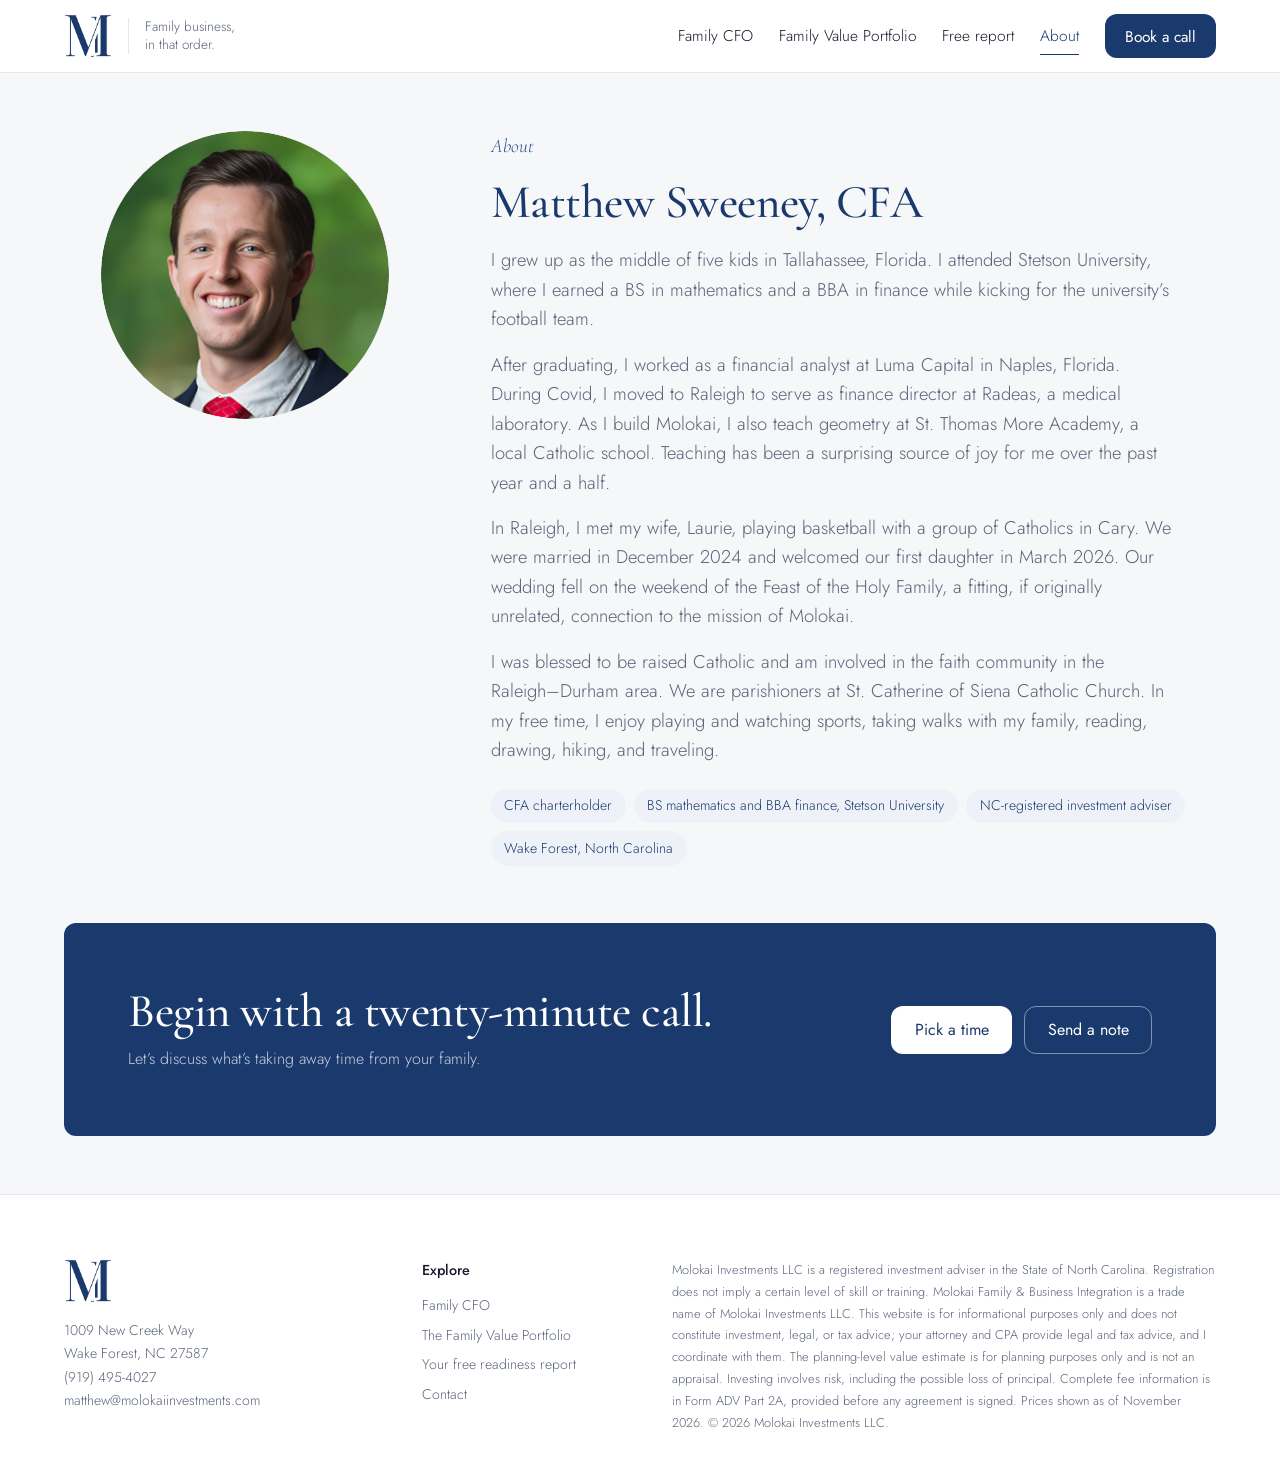
==== about.html @ 668359f2 "Website redesign" ====
<!DOCTYPE html>
<html lang="en">
<head>
  <meta charset="UTF-8" />
  <meta name="viewport" content="width=device-width, initial-scale=1" />
  <title>About Matthew Sweeney, CFA | Molokai Investments</title>
  <meta name="description" content="Founder of Molokai Investments: Stetson mathematics and finance, former finance director, CFA charterholder, Wake Forest, North Carolina." />
  <link rel="icon" type="image/png" href="logo.png" />
  <link rel="preconnect" href="https://fonts.googleapis.com" />
  <link rel="preconnect" href="https://fonts.gstatic.com" crossorigin />
  <link href="https://fonts.googleapis.com/css2?family=Cormorant+Garamond:ital,wght@0,400;0,500;0,600;1,400;1,500&family=Jost:wght@300;400;500&display=swap" rel="stylesheet" />
  <link rel="stylesheet" href="style.css?v=202611062201" />
</head>
<body>
<header class="nav">
  <div class="container">
    <a class="brand" href="index.html"><img src="logo.png" alt="Molokai Investments" /><span>Family business,<br />in that order.</span></a>
    <button class="menu-toggle" aria-expanded="false" aria-controls="menu">Menu</button>
    <nav class="menu" id="menu" aria-label="Main"><a href="family-cfo.html">Family CFO</a><a href="strategy.html">Family Value Portfolio</a><a href="report.html">Free report</a><a href="about.html" aria-current="page">About</a><a href="contact.html" class="btn btn--primary">Book a call</a></nav>
  </div>
</header>
<script>document.querySelector('.menu-toggle').addEventListener('click',function(){var m=document.getElementById('menu');var o=m.classList.toggle('open');this.setAttribute('aria-expanded',o)});</script>
<section class="section section--ground">
  <div class="container about" style="align-items:start">
    <img class="portrait" src="matthew.png" alt="Matthew Sweeney, CFA" />
    <div>
      <p class="kicker">About</p>
      <h2>Matthew Sweeney, CFA</h2>
      <p class="lead" style="margin-top:var(--s2)">I grew up as the middle of five kids in Tallahassee, Florida. I attended Stetson University, where I earned a BS in mathematics and a BBA in finance while kicking for the university&rsquo;s football team.</p>
      <p class="lead" style="margin-top:var(--s2)">After graduating, I worked as a financial analyst at Luma Capital in Naples, Florida. During Covid, I moved to Raleigh to serve as finance director at Radeas, a medical laboratory. As I build Molokai, I also teach geometry at St. Thomas More Academy, a local Catholic school. Teaching has been a surprising source of joy for me over the past year and a half.</p>
      <p class="lead" style="margin-top:var(--s2)">In Raleigh, I met my wife, Laurie, playing basketball with a group of Catholics in Cary. We were married in December 2024 and welcomed our first daughter in March 2026. Our wedding fell on the weekend of the Feast of the Holy Family, a fitting, if originally unrelated, connection to the mission of Molokai.</p>
      <p class="lead" style="margin-top:var(--s2)">I was blessed to be raised Catholic and am involved in the faith community in the Raleigh&ndash;Durham area. We are parishioners at St. Catherine of Siena Catholic Church. In my free time, I enjoy playing and watching sports, taking walks with my family, reading, drawing, hiking, and traveling.</p>
      <ul class="facts"><li>CFA charterholder</li><li>BS mathematics and BBA finance, Stetson University</li><li>NC-registered investment adviser</li><li>Wake Forest, North Carolina</li></ul>
    </div>
  </div>
</section>
<section class="section section--tight section--ground">
  <div class="container">
    <div class="cta">
      <div><h2>Begin with a twenty-minute call.</h2><p>Let&rsquo;s discuss what&rsquo;s taking away time from your family.</p></div>
      <div class="actions"><a class="btn btn--light" href="https://outlook.office.com/book/MolokaiInvestments@molokaiinvestments.com/?ismsaljsauthenabled" target="_blank" rel="noopener">Pick a time</a><a class="btn btn--ghost-light" href="contact.html">Send a note</a></div>
    </div>
  </div>
</section>
<footer class="footer">
  <div class="container">
    <div><img src="logo.png" alt="Molokai Investments" /><p>1009 New Creek Way<br />Wake Forest, NC 27587<br /><a href="tel:+19194954027">(919) 495-4027</a><br /><a href="mailto:matthew@molokaiinvestments.com">matthew@molokaiinvestments.com</a></p></div>
    <div><h4>Explore</h4><ul><li><a href="family-cfo.html">Family CFO</a></li><li><a href="strategy.html">The Family Value Portfolio</a></li><li><a href="report.html">Your free readiness report</a></li><li><a href="contact.html">Contact</a></li></ul></div>
    <p class="legal">Molokai Investments LLC is a registered investment adviser in the State of North Carolina. Registration does not imply a certain level of skill or training. Molokai Family &amp; Business Integration is a trade name of Molokai Investments LLC. This website is for informational purposes only and does not constitute investment, legal, or tax advice; your attorney and CPA provide legal and tax advice, and I coordinate with them. The planning-level value estimate is for planning purposes only and is not an appraisal. Investing involves risk, including the possible loss of principal. Complete fee information is in Form ADV Part 2A, provided before any agreement is signed. Prices shown as of November 2026. &copy; 2026 Molokai Investments LLC.</p>
  </div>
</footer>
</body>
</html>
---- style.css ----
/* =========================================================
   Molokai Investments — design system
   One spacing scale, one radius, one icon set, one rhythm.
   ========================================================= */
:root{
  --navy:#1a3a6e; --navy-deep:#0f2347; --navy-mid:#2a4f8f; --tint:#eef2f8;
  --ink:#1a1a2e; --muted:#5a6478; --soft:#8a9ab5; --line:#e4e7ec;
  --ground:#f6f7f9; --white:#ffffff;
  --warm:#f3e6cc; --warm-ink:#7a5214;
  --serif:'Cormorant Garamond',Georgia,serif; --sans:'Jost',system-ui,-apple-system,sans-serif;
  --r:12px; --pill:999px;
  --s1:.5rem; --s2:1rem; --s3:1.5rem; --s4:2rem; --s5:3rem; --s6:4rem; --s7:6rem;
  --section:clamp(2.75rem,4.5vw,4.5rem);
  --gutter:clamp(1.25rem,5vw,4.5rem);
  --max:1320px;
  --shadow:0 1px 2px rgba(15,35,71,.05),0 10px 30px rgba(15,35,71,.06);
}
html{font-size:clamp(16px,.22vw + 13.2px,18.5px);scroll-behavior:smooth;-webkit-text-size-adjust:100%}
@media (prefers-reduced-motion:reduce){html{scroll-behavior:auto}*,*::before,*::after{animation:none!important;transition:none!important}}
*,*::before,*::after{box-sizing:border-box;margin:0;padding:0}
body{font-family:var(--sans);font-weight:300;font-size:1rem;line-height:1.65;color:var(--ink);background:var(--white);-webkit-font-smoothing:antialiased}
img,svg{display:block;max-width:100%}
a{color:var(--navy)}
:focus-visible{outline:2px solid var(--navy-mid);outline-offset:3px;border-radius:4px}
strong,b{font-weight:500}

/* ---------- type ---------- */
h1,h2,h3{font-family:var(--serif);font-weight:500;color:var(--navy);letter-spacing:-.01em}
h1{font-size:clamp(2.6rem,1.7rem + 3.2vw,4.4rem);line-height:1.02}
h2{font-size:clamp(2rem,1.5rem + 1.8vw,3rem);line-height:1.08}
h3{font-size:1.4rem;line-height:1.2}
h1 em,h2 em{font-style:italic;font-weight:400;color:var(--navy-mid)}
p{max-width:62ch}
.lead{font-size:1.15rem;line-height:1.6;color:var(--muted)}
.small{font-size:.9rem;color:var(--muted)}
.kicker{font-family:var(--serif);font-style:italic;font-size:1.2rem;color:var(--navy-mid);margin-bottom:var(--s2)}

/* ---------- layout ---------- */
.container{width:100%;max-width:var(--max);margin:0 auto;padding:0 var(--gutter)}
.section{padding:var(--section) 0}
.section--ground{background:var(--ground)}
.section--tight{padding-top:0}
.section:not(.section--ground)+.section:not(.section--ground),.section--ground+.section--ground{padding-top:0}
.head{max-width:46rem;margin-bottom:var(--s4)}
.head h2{margin-bottom:var(--s2)}
.grid{display:grid;gap:var(--s3)}
.grid-2{grid-template-columns:repeat(2,minmax(0,1fr))}
.grid-3{grid-template-columns:repeat(3,minmax(0,1fr))}
.grid-4{grid-template-columns:repeat(4,minmax(0,1fr))}
.split{display:grid;grid-template-columns:minmax(0,1fr) minmax(0,1fr);gap:clamp(2rem,5vw,5rem);align-items:center}
@media (max-width:1000px){.grid-4{grid-template-columns:repeat(2,minmax(0,1fr))}}
@media (max-width:860px){.grid-2,.grid-3,.split{grid-template-columns:1fr}}
@media (max-width:560px){.grid-4{grid-template-columns:1fr}}

/* ---------- surfaces ---------- */
.card{background:var(--white);border-radius:var(--r);padding:var(--s4);box-shadow:var(--shadow)}
.section--ground .card{box-shadow:var(--shadow)}
.card h3{margin-bottom:var(--s1)}
.card p{color:var(--muted);font-size:.98rem}
.card--navy{background:var(--navy);color:#dfe5ef}
.card--navy h3{color:#fff}.card--navy p{color:#dfe5ef}
.card--flat{box-shadow:none;border:1px solid var(--line)}
.card .more{display:inline-block;margin-top:var(--s2);font-size:.95rem;text-decoration:none;font-weight:400}
.card .more::after{content:"";display:inline-block;width:.45em;height:.45em;border-right:1.5px solid currentColor;border-top:1.5px solid currentColor;transform:rotate(45deg);margin-left:.45em;vertical-align:.08em}
.card--navy .more{color:#fff}
a.card{display:block;text-decoration:none;color:inherit;transition:transform .15s ease,box-shadow .15s ease}
a.card:hover{transform:translateY(-2px);box-shadow:0 2px 4px rgba(15,35,71,.06),0 16px 40px rgba(15,35,71,.10)}

/* ---------- icons ---------- */
.icon{width:3rem;height:3rem;border-radius:50%;background:var(--tint);display:flex;align-items:center;justify-content:center;margin-bottom:var(--s2);flex:none}
.icon svg{width:1.45rem;height:1.45rem;fill:none;stroke:var(--navy);stroke-width:1.6;stroke-linecap:round;stroke-linejoin:round}
.card--navy .icon{background:rgba(255,255,255,.12)}.card--navy .icon svg{stroke:#fff}

/* ---------- buttons ---------- */
.btn{display:inline-flex;align-items:center;justify-content:center;min-height:3rem;padding:0 1.4rem;border-radius:var(--r);font-family:var(--sans);font-size:1rem;font-weight:400;text-decoration:none;border:1px solid transparent;cursor:pointer;transition:background .15s,border-color .15s,color .15s;white-space:nowrap}
.btn--primary{background:var(--navy);color:#fff}.btn--primary:hover{background:var(--navy-deep)}
.btn--secondary{background:var(--white);color:var(--navy);border-color:var(--line)}.btn--secondary:hover{border-color:var(--navy)}
.btn--light{background:#fff;color:var(--navy)}.btn--light:hover{background:var(--tint)}
.btn--ghost-light{background:transparent;color:#fff;border-color:rgba(255,255,255,.45)}.btn--ghost-light:hover{border-color:#fff}
.actions{display:flex;flex-wrap:wrap;gap:var(--s1) .75rem;margin-top:var(--s4)}
@media (max-width:480px){.actions .btn{width:100%}}

/* ---------- nav ---------- */
.nav{position:sticky;top:0;z-index:50;background:rgba(255,255,255,.96);backdrop-filter:saturate(1.4) blur(10px);border-bottom:1px solid var(--line)}
.nav .container{display:flex;align-items:center;justify-content:space-between;gap:var(--s3);min-height:4.5rem}
.brand{display:flex;align-items:center;gap:var(--s2);text-decoration:none}
.brand img{height:2.75rem;width:auto}
.brand span{font-size:.85rem;color:var(--muted);line-height:1.3;padding-left:var(--s2);border-left:1px solid var(--line);max-width:11rem}
.menu{display:flex;align-items:center;gap:clamp(1rem,2vw,2rem)}
.menu a{font-size:.97rem;text-decoration:none;color:var(--ink);padding:.35rem 0;border-bottom:1.5px solid transparent}
.menu a:hover{color:var(--navy)}
.menu a[aria-current="page"]{color:var(--navy);border-bottom-color:var(--navy)}
.menu a.btn{color:#fff;border-bottom:0;padding:0 1.2rem;min-height:2.75rem}
.menu-toggle{display:none;align-items:center;gap:.5rem;background:none;border:1px solid var(--line);border-radius:var(--r);min-height:2.75rem;padding:0 1rem;font:inherit;color:var(--navy);cursor:pointer}
@media (max-width:960px){.brand span{display:none}}
@media (max-width:820px){
  .menu-toggle{display:inline-flex}
  .menu{display:none;position:absolute;top:100%;left:0;right:0;background:#fff;border-bottom:1px solid var(--line);flex-direction:column;align-items:stretch;gap:0;padding:var(--s1) var(--gutter) var(--s3)}
  .menu.open{display:flex}
  .menu a{padding:.9rem 0;border-bottom:1px solid var(--line)}
  .menu a[aria-current="page"]{border-bottom-color:var(--line);font-weight:500}
  .menu a.btn{margin-top:var(--s2);justify-content:center}
}

/* ---------- hero ---------- */
.hero{padding:clamp(2.5rem,5vw,4.5rem) 0 clamp(2.75rem,5vw,4.5rem)}
.hero h1{margin-bottom:var(--s3)}
.hero .lead{max-width:34rem}
.trust{display:flex;flex-wrap:wrap;gap:var(--s1) var(--s3);margin-top:var(--s4);font-size:.9rem;color:var(--muted)}
.trust span{display:inline-flex;align-items:center;gap:.5rem}
.trust span::before{content:"";width:.4rem;height:.4rem;border-radius:50%;background:var(--navy)}
.art{background:var(--ground);border-radius:var(--r);padding:clamp(1.5rem,3vw,2.5rem);display:flex;flex-direction:column;align-items:center;justify-content:center;min-height:100%}
.art-cap{font-family:var(--serif);font-style:italic;font-size:1.15rem;color:var(--navy-mid);text-align:center;margin-top:var(--s3)}

/* orbit */
.orbit{position:relative;width:100%;max-width:26rem;aspect-ratio:1}
.orbit::before{content:"";position:absolute;inset:12%;border-radius:50%;border:1.5px dashed var(--soft);opacity:.6}
.orbit .center{position:absolute;left:50%;top:50%;transform:translate(-50%,-50%);width:44%;aspect-ratio:1;border-radius:50%;background:var(--navy);color:#fff;display:flex;flex-direction:column;align-items:center;justify-content:center;text-align:center;padding:7%;font-family:var(--serif);font-size:clamp(1.15rem,1rem + .5vw,1.45rem);line-height:1.1;box-shadow:0 0 0 .75rem var(--white),0 0 0 calc(.75rem + 1px) var(--line)}
.orbit .center small{font-family:var(--sans);font-size:.72rem;color:#c8d0dd;margin-top:.4rem;line-height:1.3}
.orbit .o{position:absolute;transform:translate(-50%,-50%);display:inline-flex;align-items:center;gap:.4rem;background:#fff;border-radius:var(--pill);padding:.4rem .85rem;font-size:.85rem;color:var(--navy);white-space:nowrap;box-shadow:var(--shadow)}
.orbit .o i{width:.45rem;height:.45rem;border-radius:50%;background:var(--navy);display:inline-block}
.orbit .o1{left:50%;top:12%}.orbit .o2{left:86%;top:31%}.orbit .o3{left:86%;top:69%}.orbit .o4{left:50%;top:88%}.orbit .o5{left:14%;top:69%}.orbit .o6{left:14%;top:31%}
.orbit--settle::before{opacity:calc(.6 - .45*var(--fog,0));filter:blur(calc(var(--fog,0)*3px))}
.orbit--settle .center{filter:blur(calc(var(--fog,0)*3.5px));opacity:calc(1 - .35*var(--fog,0))}
.orbit--settle .o{z-index:2}
.hero,.section{overflow-x:clip}
@media (max-width:480px){.orbit .o{font-size:.75rem;padding:.3rem .6rem}}

/* ---------- the week (before/after evenings) ---------- */
.week{display:grid;grid-template-columns:7rem repeat(7,minmax(0,1fr)) 6.5rem;gap:.5rem;align-items:end}
.week .d{font-size:.8rem;color:var(--muted);text-align:center}
.week .row-label{font-size:.95rem;color:var(--ink);align-self:center}
.week .row-label small{display:block;font-size:.8rem;color:var(--muted)}
.week .cell{height:6rem;border-radius:var(--r);background:var(--ground);display:flex;flex-direction:column;justify-content:flex-end;overflow:hidden}
.week .cell .w{background:var(--navy)}
.week .cell .f{background:var(--warm)}
.week .total{align-self:center;font-family:var(--serif);font-size:1.6rem;color:var(--navy);text-align:right;line-height:1}
.week .total small{display:block;font-family:var(--sans);font-size:.75rem;color:var(--muted);margin-top:.25rem}
.week .total.good{color:var(--warm-ink)}
.legend{display:flex;flex-wrap:wrap;gap:var(--s3);margin-top:var(--s3);font-size:.88rem;color:var(--muted)}
.legend span{display:inline-flex;align-items:center;gap:.5rem}
.legend i{width:.9rem;height:.9rem;border-radius:4px;display:inline-block}
@media (max-width:640px){.week{grid-template-columns:repeat(7,minmax(0,1fr));gap:.35rem}.week .row-label{grid-column:1/-1;margin-top:var(--s2)}.week .row-label small{display:inline;margin-left:.4rem}.week .total{grid-column:1/-1;text-align:left;font-size:1.3rem}.week .total small{display:inline;margin-left:.4rem}.week .cell{height:4.5rem;border-radius:8px}.week .hide-sm{display:none}}

/* ---------- steps ---------- */
.steps{display:grid;grid-template-columns:repeat(3,minmax(0,1fr));gap:var(--s4);position:relative;counter-reset:step}
.steps::before{content:"";position:absolute;left:1.5rem;right:calc(33.3% - 1.5rem);top:1.5rem;height:1px;background:var(--line)}
.step{position:relative;counter-increment:step}
.step::before{content:counter(step);display:flex;align-items:center;justify-content:center;width:3rem;height:3rem;border-radius:50%;background:var(--navy);color:#fff;font-family:var(--serif);font-size:1.35rem;margin-bottom:var(--s3);position:relative;z-index:1;box-shadow:0 0 0 .5rem var(--white)}
.section--ground .step::before{box-shadow:0 0 0 .5rem var(--ground)}
.step h3{margin-bottom:var(--s1)}
.step p{color:var(--muted)}
.step .meta{display:inline-block;margin-top:var(--s2);font-size:.88rem;color:var(--navy);background:var(--tint);padding:.3rem .75rem;border-radius:var(--pill)}
@media (max-width:860px){.steps{grid-template-columns:1fr}.steps::before{left:1.5rem;right:auto;top:1.5rem;bottom:1.5rem;width:1px;height:auto}.step{padding-left:4.5rem}.step::before{position:absolute;left:0;top:0}}

/* ---------- pricing ---------- */
.start{display:grid;grid-template-columns:minmax(0,1fr) minmax(0,2fr);gap:var(--s4);align-items:center}
.price{font-family:var(--serif);font-size:clamp(2.6rem,2rem + 1.6vw,3.4rem);color:var(--navy);line-height:1}
.price small{font-family:var(--sans);font-size:.95rem;color:var(--muted)}
.checks{list-style:none;display:grid;grid-template-columns:repeat(2,minmax(0,1fr));gap:var(--s1) var(--s4)}
.checks li{position:relative;padding-left:1.75rem;font-size:.97rem}
.checks li::before{content:"";position:absolute;left:.15rem;top:.45rem;width:.45rem;height:.8rem;border:solid var(--navy);border-width:0 2px 2px 0;transform:rotate(45deg)}
@media (max-width:860px){.start{grid-template-columns:1fr}.checks{grid-template-columns:1fr}}

.table{width:100%;border-collapse:separate;border-spacing:0;background:#fff;border-radius:var(--r);box-shadow:var(--shadow);overflow:hidden;font-size:.97rem}
.table th,.table td{padding:1rem 1.25rem;text-align:center;border-bottom:1px solid var(--line);vertical-align:middle}
.table th:first-child,.table td:first-child{text-align:left;width:40%}
.table tr:last-child td{border-bottom:0}
.table thead th{padding-top:1.5rem;padding-bottom:1.25rem;vertical-align:bottom;font-weight:400}
.table .tier{display:block;font-size:.9rem;color:var(--muted)}
.table .amt{display:block;font-family:var(--serif);font-size:2rem;color:var(--navy);line-height:1.1}
.table .amt small{font-family:var(--sans);font-size:.8rem;color:var(--muted)}
.table .fit{display:inline-block;font-size:.75rem;background:var(--navy);color:#fff;padding:.2rem .65rem;border-radius:var(--pill);margin-bottom:.5rem}
.table .hl{background:var(--tint)}
.table .fits td{font-size:.88rem;color:var(--muted)}
.table .yes svg{width:1.1rem;height:1.1rem;margin:0 auto;fill:none;stroke:var(--navy);stroke-width:2.2;stroke-linecap:round;stroke-linejoin:round}
.table .no{color:var(--soft)}
.tier-cards{display:none}
@media (max-width:860px){.table{display:none}.tier-cards{display:grid}}
.tier-card h3{display:flex;justify-content:space-between;align-items:baseline;gap:var(--s2)}
.tier-card h3 span{font-size:1.6rem}
.tier-card .fits{font-size:.9rem;color:var(--muted);margin:.25rem 0 var(--s2)}
.tier-card ul{list-style:none}
.tier-card li{padding:.55rem 0;border-top:1px solid var(--line);font-size:.95rem;display:flex;justify-content:space-between;gap:var(--s2)}
.tier-card li span{color:var(--navy);white-space:nowrap}
.tier-card.hl{outline:2px solid var(--navy)}
.addon .tag{display:inline-block;font-size:.85rem;color:var(--navy);background:var(--tint);padding:.25rem .7rem;border-radius:var(--pill);margin-bottom:var(--s2)}

/* ---------- funnel ---------- */
.funnel{width:100%;max-width:30rem}
.funnel text{font-family:var(--sans);font-size:14px;fill:var(--ink)}
.funnel .lab{fill:var(--muted);font-size:12px}
.funnel .w{fill:#fff}

/* ---------- about ---------- */
.about{display:grid;grid-template-columns:minmax(0,4fr) minmax(0,8fr);gap:clamp(2rem,5vw,5rem);align-items:center}
.portrait{width:100%;max-width:18rem;aspect-ratio:1;border-radius:50%;object-fit:cover;margin:0 auto}
.facts{list-style:none;display:flex;flex-wrap:wrap;gap:var(--s1);margin-top:var(--s3)}
.facts li{font-size:.88rem;color:var(--navy);background:var(--tint);padding:.35rem .85rem;border-radius:var(--pill)}
@media (max-width:860px){.about{grid-template-columns:1fr;text-align:left}.portrait{max-width:12rem;margin:0}}

/* ---------- CTA band ---------- */
.cta{background:var(--navy);border-radius:var(--r);padding:clamp(2rem,5vw,4rem);display:grid;grid-template-columns:minmax(0,1fr) auto;gap:var(--s4);align-items:center}
.cta h2{color:#fff;margin-bottom:var(--s1)}
.cta h2 em{color:#c8d0dd}
.cta p{color:#c8d0dd}
.cta .actions{margin-top:0}
@media (max-width:860px){.cta{grid-template-columns:1fr}}

/* ---------- forms ---------- */
.form{display:grid;gap:var(--s2)}
.form .row{display:grid;grid-template-columns:repeat(2,minmax(0,1fr));gap:var(--s2)}
.form label{display:block;font-size:.9rem;color:var(--muted);margin-bottom:.35rem}
.form input,.form select,.form textarea{width:100%;min-height:3rem;padding:.75rem 1rem;font:inherit;font-size:1rem;color:var(--ink);background:#fff;border:1px solid var(--line);border-radius:var(--r)}
.form textarea{min-height:8rem;resize:vertical}
.form input:focus,.form select:focus,.form textarea:focus{outline:none;border-color:var(--navy);box-shadow:0 0 0 3px rgba(26,58,110,.12)}
@media (max-width:560px){.form .row{grid-template-columns:1fr}}

/* ---------- checklist ---------- */
.ring{position:relative;width:11rem;height:11rem}
.ring svg{transform:rotate(-90deg);width:100%;height:100%}
.ring .bg{stroke:var(--line);stroke-width:8;fill:none}
.ring .fg{stroke:var(--navy);stroke-width:8;fill:none;stroke-linecap:round;transition:stroke-dashoffset .4s ease}
.ring .num{position:absolute;inset:0;display:flex;flex-direction:column;align-items:center;justify-content:center;font-family:var(--serif);font-size:3rem;color:var(--navy);line-height:1}
.ring .num small{font-family:var(--sans);font-size:.8rem;color:var(--muted);margin-top:.3rem}
.ck-group+.ck-group{margin-top:var(--s4)}
.ck-group h3{display:flex;align-items:center;gap:var(--s2);margin-bottom:var(--s1)}
.ck-group h3 .icon{margin:0;width:2.5rem;height:2.5rem}
.ck-item{display:grid;grid-template-columns:1.5rem 1fr;gap:var(--s2);padding:var(--s2) 0;border-top:1px solid var(--line)}
.ck-item input{width:1.25rem;height:1.25rem;margin-top:.25rem;accent-color:var(--navy);cursor:pointer}
.ck-item label{cursor:pointer}
.ck-item label small{display:block;font-size:.9rem;color:var(--muted)}
.ck-item.done label{color:var(--muted)}
.ck-item.done label>span{text-decoration:line-through;text-decoration-color:var(--soft)}
@media print{.nav,.actions,.cta,footer,.no-print{display:none!important}.card{box-shadow:none;padding:0}.section{padding:1rem 0}.ck-item{break-inside:avoid}}

/* ---------- inventory wrapper ---------- */
.inventory-wrap{max-width:62rem}

/* ---------- footer ---------- */
.footer{padding:var(--s6) 0 var(--s5);border-top:1px solid var(--line);font-size:.88rem;color:var(--muted)}
.footer .container{display:grid;grid-template-columns:minmax(0,3fr) minmax(0,2fr) minmax(0,5fr);gap:var(--s4)}
.footer img{height:2.75rem;width:auto;margin-bottom:var(--s2)}
.footer h4{font-family:var(--sans);font-weight:500;font-size:.9rem;color:var(--ink);margin-bottom:var(--s1)}
.footer ul{list-style:none}
.footer li{padding:.2rem 0}
.footer a{color:var(--muted);text-decoration:none}.footer a:hover{color:var(--navy)}
.footer .legal{font-size:.8rem;line-height:1.7;max-width:none}
@media (max-width:860px){.footer .container{grid-template-columns:1fr 1fr}.footer .legal{grid-column:1/-1}}
@media (max-width:480px){.footer .container{grid-template-columns:1fr}}

/* converge (documents to one portal) */
.converge{display:grid;grid-template-columns:minmax(0,1fr) 3rem minmax(0,1fr);align-items:center;gap:var(--s2);width:100%;max-width:32rem}
.converge ul{list-style:none;display:grid;gap:.5rem}
.converge li{background:#fff;border-radius:var(--r);padding:.6rem .85rem;font-size:.9rem;color:var(--muted);box-shadow:var(--shadow)}
.converge .arrow{width:100%;height:auto;fill:none;stroke:var(--soft);stroke-width:1.5;stroke-linecap:round;stroke-linejoin:round}
.converge .portal{background:var(--navy);color:#fff;border-radius:var(--r);padding:var(--s3);text-align:center}
.converge .portal b{display:block;font-family:var(--serif);font-weight:500;font-size:1.35rem;line-height:1.15}
.converge .portal small{display:block;font-size:.8rem;color:#c8d0dd;margin-top:.35rem}
@media (max-width:420px){.converge{grid-template-columns:minmax(0,1fr) 1.75rem minmax(0,1fr);gap:.5rem}.converge li{font-size:.8rem;padding:.5rem .6rem}}
.funnel text{font-size:16px}.funnel .lab{font-size:13px}
.orbit .center,.orbit .center small,.art-cap{text-wrap:balance}
/* report preview */
.report-art{max-width:26rem;margin-inline:auto}
.report-art h3{margin:.25rem 0 var(--s3)}
.report-art ul{list-style:none;padding:0;margin:0;display:grid;gap:var(--s2)}
.report-art li{display:flex;gap:var(--s2);align-items:flex-start;padding-top:var(--s2);border-top:1px solid var(--line)}
.report-art .n{flex:none;width:1.75rem;height:1.75rem;border-radius:50%;background:var(--navy);color:#fff;display:flex;align-items:center;justify-content:center;font-size:.85rem}
.report-art small{display:block;color:var(--muted);font-size:.8rem;margin-top:.15rem}
/* readiness report: match the site's shapes and buttons */
#gapcheck .quiz-card{border-radius:var(--r);overflow:hidden;box-shadow:var(--shadow);border-color:var(--line)}
#gapcheck .btn-primary,#gapcheck .btn-ghost{border-radius:var(--r);text-transform:none;letter-spacing:0;font-size:.95rem;padding:.85rem 1.4rem;font-weight:500}
#gapcheck .btn-ghost{background:#fff;border:1px solid var(--line)}
#gapcheck .mode-btns{display:flex;flex-wrap:wrap;gap:var(--s2);justify-content:center;margin-bottom:var(--s3)}
#gapcheck .quiz-opt{border-radius:var(--r)}
#gapcheck .quiz-opt-key{border-radius:50%}
#gapcheck .quiz-result-actions{display:flex;flex-wrap:wrap;gap:var(--s2);justify-content:center}
#gapcheck{--amber:var(--navy);--amber-bg:var(--tint)}
#gapcheck .urgent-flag,#gapcheck .start-item,#gapcheck .quiz-aside,#gapcheck .quiz-disclaimer,#gapcheck .div-row{border-radius:var(--r)}
/* expandable panel (add-ons) */
.reveal-panel>summary{list-style:none;cursor:pointer;display:inline-flex;align-items:center;gap:.6rem;padding:.85rem 1.4rem;border:1px solid var(--line);border-radius:var(--r);background:#fff;color:var(--navy);font-weight:500;box-shadow:var(--shadow)}
.reveal-panel>summary::-webkit-details-marker{display:none}
.reveal-panel>summary::after{content:"";width:.5rem;height:.5rem;border:solid var(--navy);border-width:0 2px 2px 0;transform:rotate(45deg) translateY(-2px);transition:transform .2s}
.reveal-panel[open]>summary::after{transform:rotate(-135deg) translate(-2px,0)}
.reveal-panel[open]>summary{margin-bottom:var(--s3)}
.reveal-panel>summary:hover{border-color:var(--navy)}
/* who this helps */
.checks.fit{gap:var(--s2) var(--s5)}
.checks.fit li{font-size:1.05rem}
/* values funnel: one continuous funnel shape */
.fun{position:relative;width:100%;max-width:34rem;margin:0 auto;display:flex;flex-direction:column;align-items:center;padding-top:.9rem}
.fun-rim{position:absolute;top:0;left:0;width:100%;height:1.9rem;border-radius:50%;background:radial-gradient(ellipse at 50% 60%,#f3f5f8 0 55%,#c9d1dd 56% 100%);box-shadow:inset 0 -2px 0 rgba(26,58,110,.12);z-index:2}
.fun-t{width:100%;display:flex;align-items:center;justify-content:center;text-align:center;margin-top:4px}
.fun-t.t0{height:5.2rem;clip-path:polygon(0 0,100% 0,93% 100%,7% 100%);background:linear-gradient(90deg,#d6dce5,#eef1f5 50%,#d6dce5);color:var(--muted);padding-top:.9rem;margin-top:0}
.fun-t.t1{height:7.2rem;clip-path:polygon(7% 0,93% 0,83% 100%,17% 100%);background:linear-gradient(90deg,#aebbd0,#d3dbe7 50%,#aebbd0);color:var(--ink)}
.fun-t.t2{height:7.2rem;clip-path:polygon(17% 0,83% 0,70% 100%,30% 100%);background:linear-gradient(90deg,#1f4180,#3a62a6 50%,#1f4180);color:#fff}
.fun-t .in{max-width:58%}
.fun-t.t0 .in{max-width:80%}
.fun-t.t2 .in{max-width:46%}
.fun-t b{display:block;font-weight:500;font-size:1rem;line-height:1.25}
.fun-t small{display:block;font-size:.8rem;line-height:1.4;margin-top:.25rem;opacity:.85}
.fun-t .n,.fun-key .n{display:inline-flex;width:1.5rem;height:1.5rem;border-radius:50%;align-items:center;justify-content:center;font-family:var(--serif);font-size:.95rem;margin-bottom:.3rem}
.fun-t.t1 .n{background:var(--navy);color:#fff}
.fun-t.t2 .n{background:#fff;color:var(--navy)}
.fun-neck{width:40%;height:1.6rem;margin-top:4px;clip-path:polygon(0 0,100% 0,62% 100%,38% 100%);background:linear-gradient(90deg,#132f62,#24488a 50%,#132f62)}
.fun-out{margin-top:.5rem;background:var(--navy);color:#fff;border-radius:var(--pill);padding:.75rem 1.5rem;font-weight:500;box-shadow:var(--shadow);text-align:center}
.fun-key{list-style:none;padding:0;margin:var(--s3) auto 0;max-width:34rem;display:none;gap:var(--s2)}
.fun-key li{display:flex;gap:.75rem;align-items:flex-start;font-size:.92rem;color:var(--muted)}
.fun-key b{color:var(--ink);font-weight:500;display:block}
.fun-key .n{flex:none;background:var(--navy);color:#fff;margin:0}
@media (max-width:620px){
  .fun-t small{display:none}
  .fun-t.t1,.fun-t.t2{height:5rem}
  .fun-t .in,.fun-t.t2 .in{max-width:62%}
  .fun-key{display:grid}
}

/* funnel flow */
.fun-flow{position:absolute;inset:0;pointer-events:none;z-index:3}
.fun-out{position:relative;z-index:4}
/* orbit scales with its own width so labels never crowd the center */
.orbit{container-type:inline-size}
.orbit .o{font-size:clamp(.6rem,3.3cqw,.85rem);padding:.45em 1em;gap:.45em}
.orbit .o i{width:.5em;height:.5em}
.orbit .center{width:40%;font-size:clamp(.9rem,5.4cqw,1.45rem);padding:6%}
.orbit .center small{font-size:clamp(.55rem,2.7cqw,.72rem)}
.orbit .o2,.orbit .o3{left:85%}.orbit .o5,.orbit .o6{left:15%}
@media (max-width:480px){.orbit .o{font-size:clamp(.6rem,3.3cqw,.85rem);padding:.45em 1em}}
.grid-5{grid-template-columns:repeat(5,minmax(0,1fr))}
@media (max-width:960px){.grid-5{grid-template-columns:repeat(3,minmax(0,1fr))}}
@media (max-width:700px){.grid-5{grid-template-columns:repeat(2,minmax(0,1fr))}}
@media (max-width:440px){.grid-5{grid-template-columns:1fr}}
/* values orbit: five tenets, labels grow outward from the ring */
.orbit--penta{max-width:28rem}
.orbit--penta::before{inset:20%}
.orbit--penta .center{width:36%}
.orbit--penta .o{font-size:clamp(.6rem,2.8cqw,.82rem)}
.orbit--penta .o.c{transform:translate(-50%,-50%)}
.orbit--penta .o.r{transform:translate(-1.25em,-50%)}
.orbit--penta .o.l{flex-direction:row-reverse;transform:translate(calc(-100% + 1.25em),-50%)}
.orbit--penta .center{font-size:clamp(.75rem,5cqw,1.4rem)}
@container (max-width:300px){.orbit .center small{display:none}}
/* portfolio holder: about twenty holdings */
.fun-out{display:flex;flex-direction:column;align-items:center;gap:.55rem;border-radius:var(--r);padding:.85rem 1.25rem 1rem;width:min(100%,22rem)}
.fun-out .slots{display:grid;grid-template-columns:repeat(10,.6rem);gap:.4rem .45rem;justify-content:center}
.fun-out .slots i{width:.6rem;height:.6rem;border-radius:50%;border:1.5px solid rgba(255,255,255,.35);transition:background .4s,border-color .4s,transform .4s}
.fun-out .slots i.on{background:#fff;border-color:#fff}
.fun-out .slots i.new{transform:scale(1.5)}
.fun-out .slots i.sold{background:var(--soft);border-color:var(--soft);transform:scale(.6)}
.card h3{text-wrap:balance}
/* risk information card */
.card.risk{margin-top:var(--s5);box-shadow:none;border:1px solid var(--line);background:#fff}
.risk-head{display:flex;align-items:center;gap:var(--s2);margin-bottom:var(--s2)}
.risk-head .icon{margin:0}
.risk-head h3{margin:0}
.card.risk ul{list-style:none;padding:0;margin:var(--s2) 0;display:grid;grid-template-columns:repeat(2,minmax(0,1fr));gap:var(--s1) var(--s4)}
.card.risk li{position:relative;padding-left:1.1rem;color:var(--muted);font-size:.95rem}
.card.risk li::before{content:"";position:absolute;left:0;top:.6em;width:.4rem;height:.4rem;border-radius:50%;background:var(--navy)}
@media (max-width:700px){.card.risk ul{grid-template-columns:1fr}}
.orbit--penta{width:78%}
.orbit--penta::before{inset:18%}
.orbit--penta .center{width:34%;box-shadow:0 0 0 2.2cqw var(--white),0 0 0 calc(2.2cqw + 1px) var(--line)}
.orbit--penta .o{font-size:clamp(.55rem,2.65cqw,.82rem)} @media (max-width:480px){.orbit--penta{width:84%}}
@media (max-width:380px){.orbit--penta{width:76%}}
/* values orbit: full size again; smooth spin */
.orbit--penta{width:100%;max-width:30rem}
.orbit--penta .o{font-size:clamp(.58rem,2.55cqw,.85rem);padding:.5em 1.05em}
.orbit--penta.spinning .o{left:0!important;top:0!important;will-change:transform}
@media (max-width:480px){.orbit--penta{width:100%}}
@media (max-width:380px){.orbit--penta{width:94%}}
/* risk card: tidy two-column list */
.card.risk{margin-top:0}
.card.risk ul{margin:var(--s1) 0 var(--s2);gap:.55rem var(--s5)}
.card.risk li{font-size:.95rem;line-height:1.5}
@media (max-width:480px){.orbit--penta .center{width:31%}.orbit--penta::before{inset:23%}}
@media (max-width:480px){.orbit--penta .center small{display:none}.orbit--penta .center{font-size:clamp(.8rem,5.2cqw,1.1rem);padding:4%}}
/* values orbit: larger labels, fuller card */
.orbit--penta{max-width:34rem}
.orbit--penta .o{font-size:clamp(.62rem,3cqw,.98rem);padding:.5em 1.05em}
.orbit--penta.spinning::before{inset:var(--ring,20%)}
@media (max-width:480px){.orbit--penta .center{width:34%}}
.orbit--penta .center{width:30%}
@media (max-width:480px){.orbit--penta .center{width:30%}}
.orbit--penta .o{font-size:clamp(.66rem,3.1cqw,1rem)}
.orbit--penta .center{font-size:clamp(.8rem,4.4cqw,1.25rem);padding:5%;line-height:1.08}
.orbit--penta .center small{font-size:clamp(.48rem,2.2cqw,.66rem);margin-top:.3rem}
.orbit--penta .center{width:32%;font-size:clamp(.8rem,4.3cqw,1.22rem)}
@media (max-width:480px){.orbit--penta .center{width:32%}}
/* five-up rows: compact icon-left rows on tablets and phones */
@media (max-width:960px){
  .grid-5.compact{grid-template-columns:1fr;gap:var(--s2)}
  .grid-5.compact .card{display:grid;grid-template-columns:3rem 1fr;column-gap:var(--s2);align-items:start;padding:var(--s2) var(--s3)}
  .grid-5.compact .card .icon{margin:0;grid-row:1/3}
  .grid-5.compact .card h3{margin:0 0 .15rem;font-size:1.15rem}
  .grid-5.compact .card p{margin:0;font-size:.92rem}
}
/* mobile pricing: shared list once, then compact difference cards */
.tier-cards{gap:var(--s2)}
.tier-cards .grid{gap:var(--s2)}
.tier-shared h3{margin-bottom:var(--s2)}
.tier-shared .checks{grid-template-columns:1fr}
.tier-card{position:relative}
.tier-card .fit{position:absolute;top:-.6rem;right:var(--s3);font-size:.72rem;background:var(--navy);color:#fff;padding:.2rem .65rem;border-radius:var(--pill)}
/* three-up compact rows on phones */
@media (max-width:700px){
  .grid-3.compact{grid-template-columns:1fr;gap:var(--s2)}
  .grid-3.compact .card{display:grid;grid-template-columns:3rem 1fr;column-gap:var(--s2);align-items:start;padding:var(--s2) var(--s3)}
  .grid-3.compact .card .icon{margin:0;grid-row:1/3}
  .grid-3.compact .card h3{margin:0 0 .15rem;font-size:1.15rem}
  .grid-3.compact .card p{margin:0;font-size:.92rem}
}
.converge li.strat{background:var(--tint);color:var(--navy);font-style:italic}
.converge .portal b{font-size:1.25rem}
.converge{align-items:stretch}
.converge ul{align-content:space-between}
.converge .arrow{align-self:center}
.converge .portal{display:flex;flex-direction:column;justify-content:center}
.converge li.strat{white-space:nowrap;font-size:.85rem}
@media (max-width:420px){.converge .portal{padding:var(--s2)}.converge .portal b{font-size:1.05rem}.converge li.strat{white-space:normal}}
.legend{margin-top:var(--s2);font-size:.82rem;align-items:center}
.legend .note{margin-left:auto;font-size:.75rem;color:var(--soft)}
@media (max-width:600px){.legend .note{margin-left:0;flex-basis:100%}}
/* hero art: hug the graphic instead of stretching to the text column */
.hero .art{min-height:0;align-self:center}
/* phone documents graphic: one line per item, wider box */
@media (max-width:420px){
  .converge{grid-template-columns:minmax(0,1fr) 1.4rem minmax(0,1fr);gap:.4rem}
  .converge li{font-size:.74rem;padding:.42rem .5rem;white-space:nowrap;overflow:hidden;text-overflow:ellipsis}
  .converge li.strat{white-space:normal;font-size:.72rem}
  .converge ul{gap:.4rem}
}
@media (max-width:420px){.converge .portal b{font-size:.92rem;line-height:1.2}.converge .portal{padding:var(--s2) .6rem}}
.checks.fit li{white-space:nowrap}
@media (max-width:1100px){.checks.fit{grid-template-columns:1fr}}
@media (max-width:560px){.checks.fit li{white-space:normal}}

/* blueprint folder: back panel with tab, papers, front panel */
.folder{position:relative;width:100%;max-width:30rem;height:17.5rem;margin:0 auto}
.folder .back{position:absolute;left:0;right:0;top:5.6rem;bottom:0;background:var(--navy-mid);border-radius:var(--r)}
.folder .back .tab{position:absolute;left:0;top:-1.3rem;width:34%;height:1.5rem;background:var(--navy-mid);border-radius:var(--r) var(--r) 0 0;clip-path:polygon(0 0,86% 0,100% 100%,0 100%)}
.folder .docs{position:absolute;inset:0;z-index:1;pointer-events:none}
.folder .doc{position:absolute;left:50%;top:0;width:4.4rem;height:8rem;background:#fff;border:1px solid var(--line);border-radius:.3rem .9rem .3rem .3rem;box-shadow:0 2px 6px rgba(26,58,110,.12);transition:transform 1.1s cubic-bezier(.4,0,.2,1);transform-origin:50% 60%}
.folder .doc::after{content:"";position:absolute;top:0;right:0;width:.9rem;height:.9rem;background:linear-gradient(225deg,var(--ground) 50%,var(--line) 50%,var(--line) 56%,#fff 56%);border-radius:0 .9rem 0 .2rem}
.folder .doc i{position:absolute;left:.35rem;right:.35rem;top:.45rem;font-style:normal;font-size:.68rem;line-height:1.15;color:var(--navy);text-align:center;font-weight:500}
.folder .doc::before{content:"";position:absolute;left:.6rem;right:.6rem;top:2rem;height:3.2rem;background:repeating-linear-gradient(to bottom,var(--line) 0 1px,transparent 1px .55rem);opacity:.8}
/* scattered start */
.folder .d1{transform:translate(-185%,0) rotate(-14deg)}.folder .d2{transform:translate(-105%,-.5rem) rotate(6deg)}.folder .d3{transform:translate(-20%,.3rem) rotate(-5deg)}
.folder .d4{transform:translate(60%,-.3rem) rotate(9deg)}.folder .d5{transform:translate(140%,.4rem) rotate(-8deg)}.folder .d6{transform:translate(-60%,2.2rem) rotate(12deg)}
.folder .d1{--d:.05s}.folder .d2{--d:.2s}.folder .d3{--d:.35s}.folder .d4{--d:.5s}.folder .d5{--d:.65s}.folder .d6{--d:.8s}
/* filed: standing in the folder, tops showing */
.folder.in .doc{transition-delay:var(--d,0s);transform:translate(var(--tx,-50%),var(--ty,5rem)) rotate(0)}
.folder.reset,.folder.reset .doc{transition:none!important}
.folder .front{position:absolute;left:0;right:0;top:7.4rem;bottom:0;z-index:2;background:var(--navy);color:#fff;border-radius:var(--r);padding:var(--s3) var(--s4);display:flex;flex-direction:column;justify-content:center;text-align:left;box-shadow:0 -4px 14px rgba(15,35,71,.25)}
.folder .front b{display:block;font-family:var(--serif);font-weight:500;font-size:1.45rem;line-height:1.15}
.folder .front small{display:block;font-size:.85rem;color:#c8d0dd;margin-top:.45rem;line-height:1.5}
@media (max-width:480px){.folder{height:16rem}.folder .doc{width:3.6rem;height:7rem}.folder .doc i{font-size:.56rem}.folder .front b{font-size:1.2rem}.folder .front{padding:var(--s2) var(--s3)}}
.folder{max-width:32rem}
.folder .doc{width:4.9rem;border-radius:.3rem .7rem .3rem .3rem}
.folder .doc::after{width:.65rem;height:.65rem;border-radius:0 .7rem 0 .2rem}
.folder .doc i{top:.85rem;left:.25rem;right:.25rem;font-size:.62rem;letter-spacing:-.01em}
.folder .doc::before{top:2.4rem}
@media (max-width:480px){.folder .doc{width:3.8rem}.folder .doc i{font-size:.48rem;top:.75rem}}
/* week graphic: wider total column; key centered; note bottom-right */
.week{grid-template-columns:7rem repeat(7,minmax(0,1fr)) 8.5rem}
.week .total{font-size:1.45rem}
.week .total small{font-size:.72rem;line-height:1.3}
.legend{justify-content:center;position:relative;padding-bottom:1.1rem}
.legend .note{position:absolute;right:0;bottom:0;margin:0;font-size:.75rem;color:var(--soft)}
@media (max-width:600px){.legend{padding-bottom:1.4rem}.legend .note{left:0;right:0;justify-content:center}}
.card .checks{grid-template-columns:1fr;gap:var(--s1);margin-top:var(--s2)}
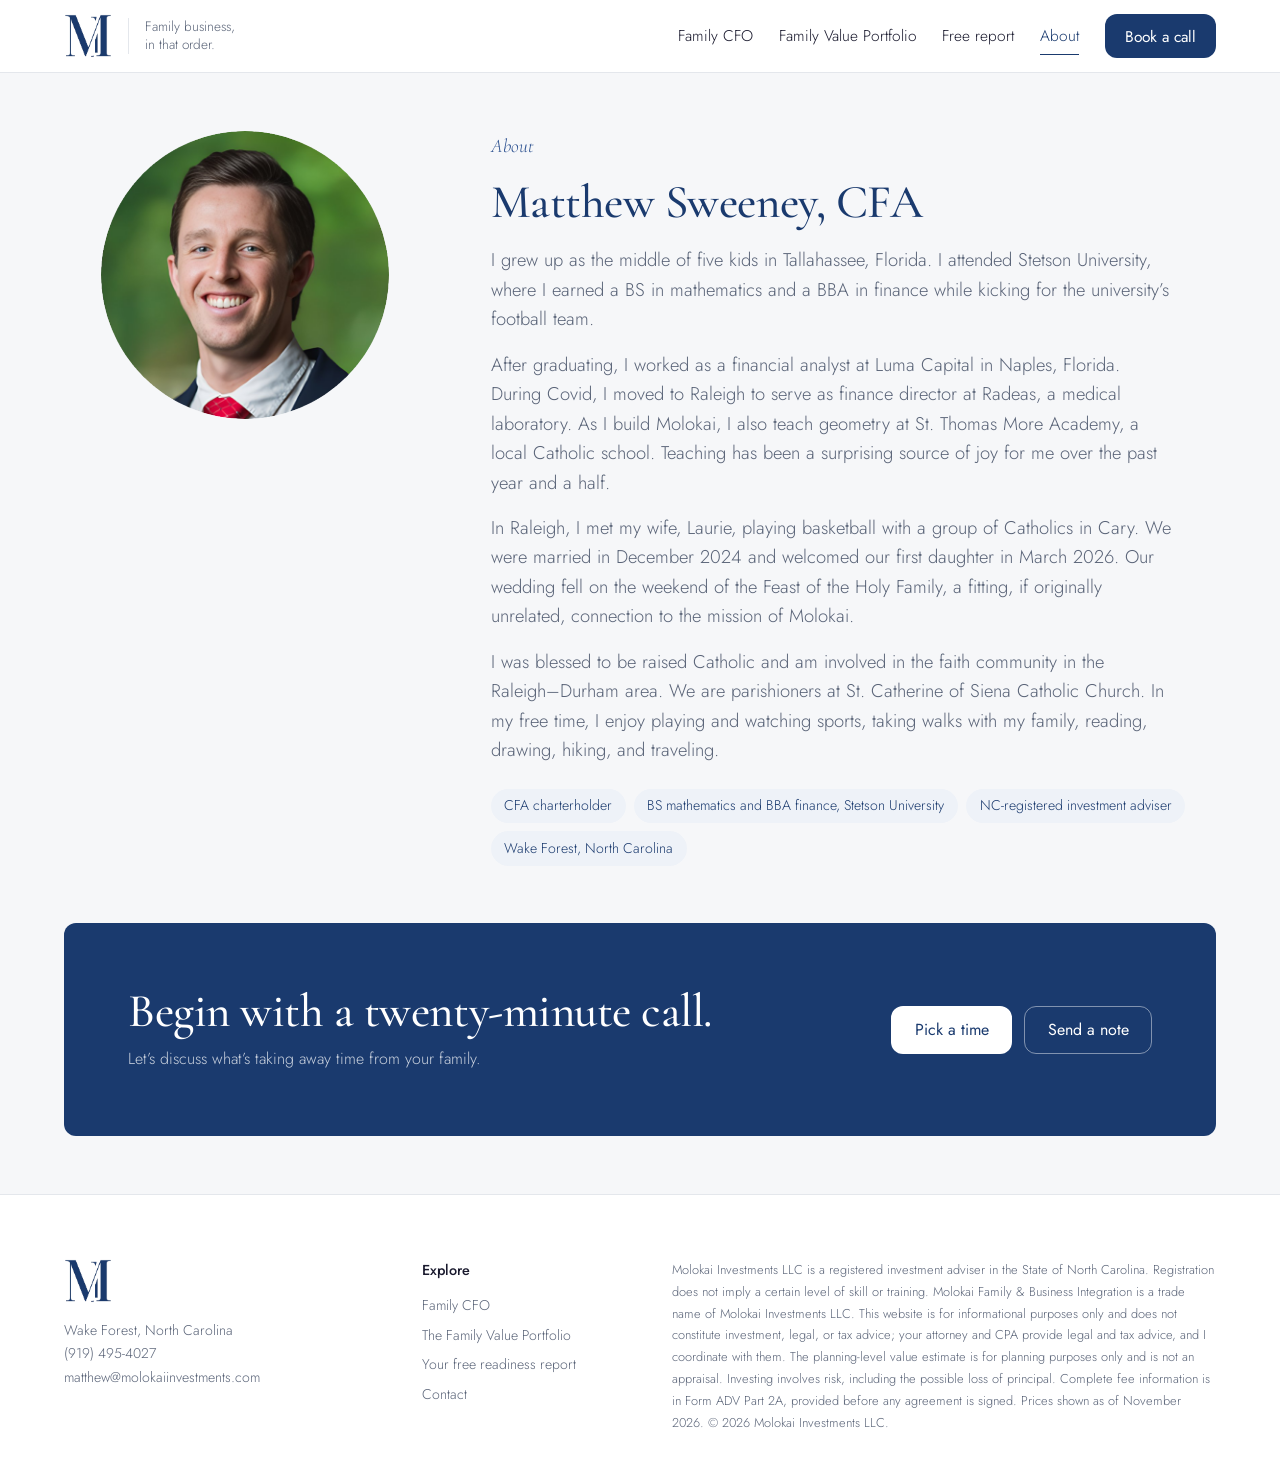
==== commit 9ea03932: "Add files via upload" ====
--- a/about.html
+++ b/about.html
@@ -9,7 +9,9 @@
   <link rel="preconnect" href="https://fonts.googleapis.com" />
   <link rel="preconnect" href="https://fonts.gstatic.com" crossorigin />
   <link href="https://fonts.googleapis.com/css2?family=Cormorant+Garamond:ital,wght@0,400;0,500;0,600;1,400;1,500&family=Jost:wght@300;400;500&display=swap" rel="stylesheet" />
-  <link rel="stylesheet" href="style.css?v=202611062201" />
+  <link rel="stylesheet" href="style.css?v=202611091757" />
+  <script async src="https://www.googletagmanager.com/gtag/js?id=AW-18529261772"></script>
+  <script>window.dataLayer=window.dataLayer||[];function gtag(){dataLayer.push(arguments);}gtag('js',new Date());gtag('config','AW-18529261772');</script>
 </head>
 <body>
 <header class="nav">
@@ -44,7 +46,7 @@
 </section>
 <footer class="footer">
   <div class="container">
-    <div><img src="logo.png" alt="Molokai Investments" /><p>1009 New Creek Way<br />Wake Forest, NC 27587<br /><a href="tel:+19194954027">(919) 495-4027</a><br /><a href="mailto:matthew@molokaiinvestments.com">matthew@molokaiinvestments.com</a></p></div>
+    <div><img src="logo.png" alt="Molokai Investments" /><p>Wake Forest, North Carolina<br /><a href="tel:+19194954027">(919) 495-4027</a><br /><a href="mailto:matthew@molokaiinvestments.com">matthew@molokaiinvestments.com</a></p></div>
     <div><h4>Explore</h4><ul><li><a href="family-cfo.html">Family CFO</a></li><li><a href="strategy.html">The Family Value Portfolio</a></li><li><a href="report.html">Your free readiness report</a></li><li><a href="contact.html">Contact</a></li></ul></div>
     <p class="legal">Molokai Investments LLC is a registered investment adviser in the State of North Carolina. Registration does not imply a certain level of skill or training. Molokai Family &amp; Business Integration is a trade name of Molokai Investments LLC. This website is for informational purposes only and does not constitute investment, legal, or tax advice; your attorney and CPA provide legal and tax advice, and I coordinate with them. The planning-level value estimate is for planning purposes only and is not an appraisal. Investing involves risk, including the possible loss of principal. Complete fee information is in Form ADV Part 2A, provided before any agreement is signed. Prices shown as of November 2026. &copy; 2026 Molokai Investments LLC.</p>
   </div>
